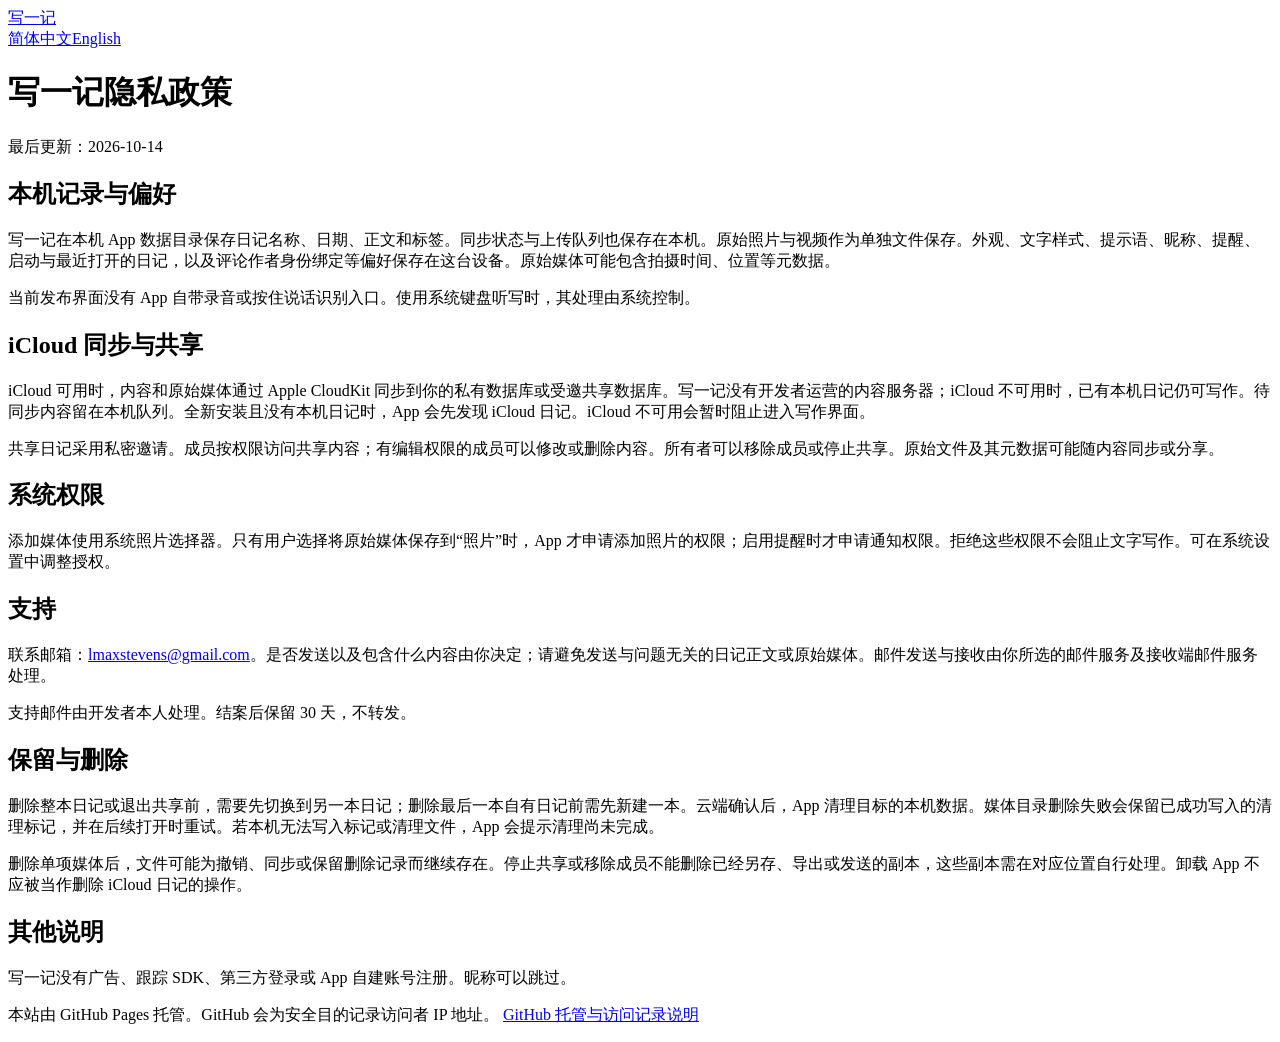
==== index.html @ d6fc6eb8 "Publish bilingual XieYiJi privacy policies" ====
<!doctype html>
<html lang="zh-Hans">
<head>
<meta charset="utf-8">
<meta name="viewport" content="width=device-width, initial-scale=1">
<title>写一记隐私政策</title>
<meta name="description" content="写一记隐私政策">
<link rel="stylesheet" href="/xieyiji-policy/assets/policy.css">
<link rel="alternate" hreflang="zh-Hans" href="/xieyiji-policy/privacy/zh-Hans/">
<link rel="alternate" hreflang="en" href="/xieyiji-policy/privacy/en/">
</head>
<body>
<header><a class="brand" href="/xieyiji-policy/">写一记</a>
<nav aria-label="语言"><a href="/xieyiji-policy/privacy/zh-Hans/" lang="zh-Hans" aria-current="page">简体中文</a><a href="/xieyiji-policy/privacy/en/" lang="en" >English</a></nav></header>
<main><h1>写一记隐私政策</h1><p class="updated">最后更新：2026-10-14</p>
<h2>本机记录与偏好</h2>
<p>写一记在本机 App 数据目录保存日记名称、日期、正文和标签。同步状态与上传队列也保存在本机。原始照片与视频作为单独文件保存。外观、文字样式、提示语、昵称、提醒、启动与最近打开的日记，以及评论作者身份绑定等偏好保存在这台设备。原始媒体可能包含拍摄时间、位置等元数据。</p>
<p>当前发布界面没有 App 自带录音或按住说话识别入口。使用系统键盘听写时，其处理由系统控制。</p>
<h2>iCloud 同步与共享</h2>
<p>iCloud 可用时，内容和原始媒体通过 Apple CloudKit 同步到你的私有数据库或受邀共享数据库。写一记没有开发者运营的内容服务器；iCloud 不可用时，已有本机日记仍可写作。待同步内容留在本机队列。全新安装且没有本机日记时，App 会先发现 iCloud 日记。iCloud 不可用会暂时阻止进入写作界面。</p>
<p>共享日记采用私密邀请。成员按权限访问共享内容；有编辑权限的成员可以修改或删除内容。所有者可以移除成员或停止共享。原始文件及其元数据可能随内容同步或分享。</p>
<h2>系统权限</h2>
<p>添加媒体使用系统照片选择器。只有用户选择将原始媒体保存到“照片”时，App 才申请添加照片的权限；启用提醒时才申请通知权限。拒绝这些权限不会阻止文字写作。可在系统设置中调整授权。</p>
<h2>支持</h2>
<p>联系邮箱：<a href="mailto:lmaxstevens@gmail.com">lmaxstevens@gmail.com</a>。是否发送以及包含什么内容由你决定；请避免发送与问题无关的日记正文或原始媒体。邮件发送与接收由你所选的邮件服务及接收端邮件服务处理。</p>
<p>支持邮件由开发者本人处理。结案后保留 30 天，不转发。</p>
<h2>保留与删除</h2>
<p>删除整本日记或退出共享前，需要先切换到另一本日记；删除最后一本自有日记前需先新建一本。云端确认后，App 清理目标的本机数据。媒体目录删除失败会保留已成功写入的清理标记，并在后续打开时重试。若本机无法写入标记或清理文件，App 会提示清理尚未完成。</p>
<p>删除单项媒体后，文件可能为撤销、同步或保留删除记录而继续存在。停止共享或移除成员不能删除已经另存、导出或发送的副本，这些副本需在对应位置自行处理。卸载 App 不应被当作删除 iCloud 日记的操作。</p>
<h2>其他说明</h2>
<p>写一记没有广告、跟踪 SDK、第三方登录或 App 自建账号注册。昵称可以跳过。</p>
</main>
<footer><p>本站由 GitHub Pages 托管。GitHub 会为安全目的记录访问者 IP 地址。 <a href="https://docs.github.com/en/pages/getting-started-with-github-pages/what-is-github-pages">GitHub 托管与访问记录说明</a></p></footer>
</body></html>
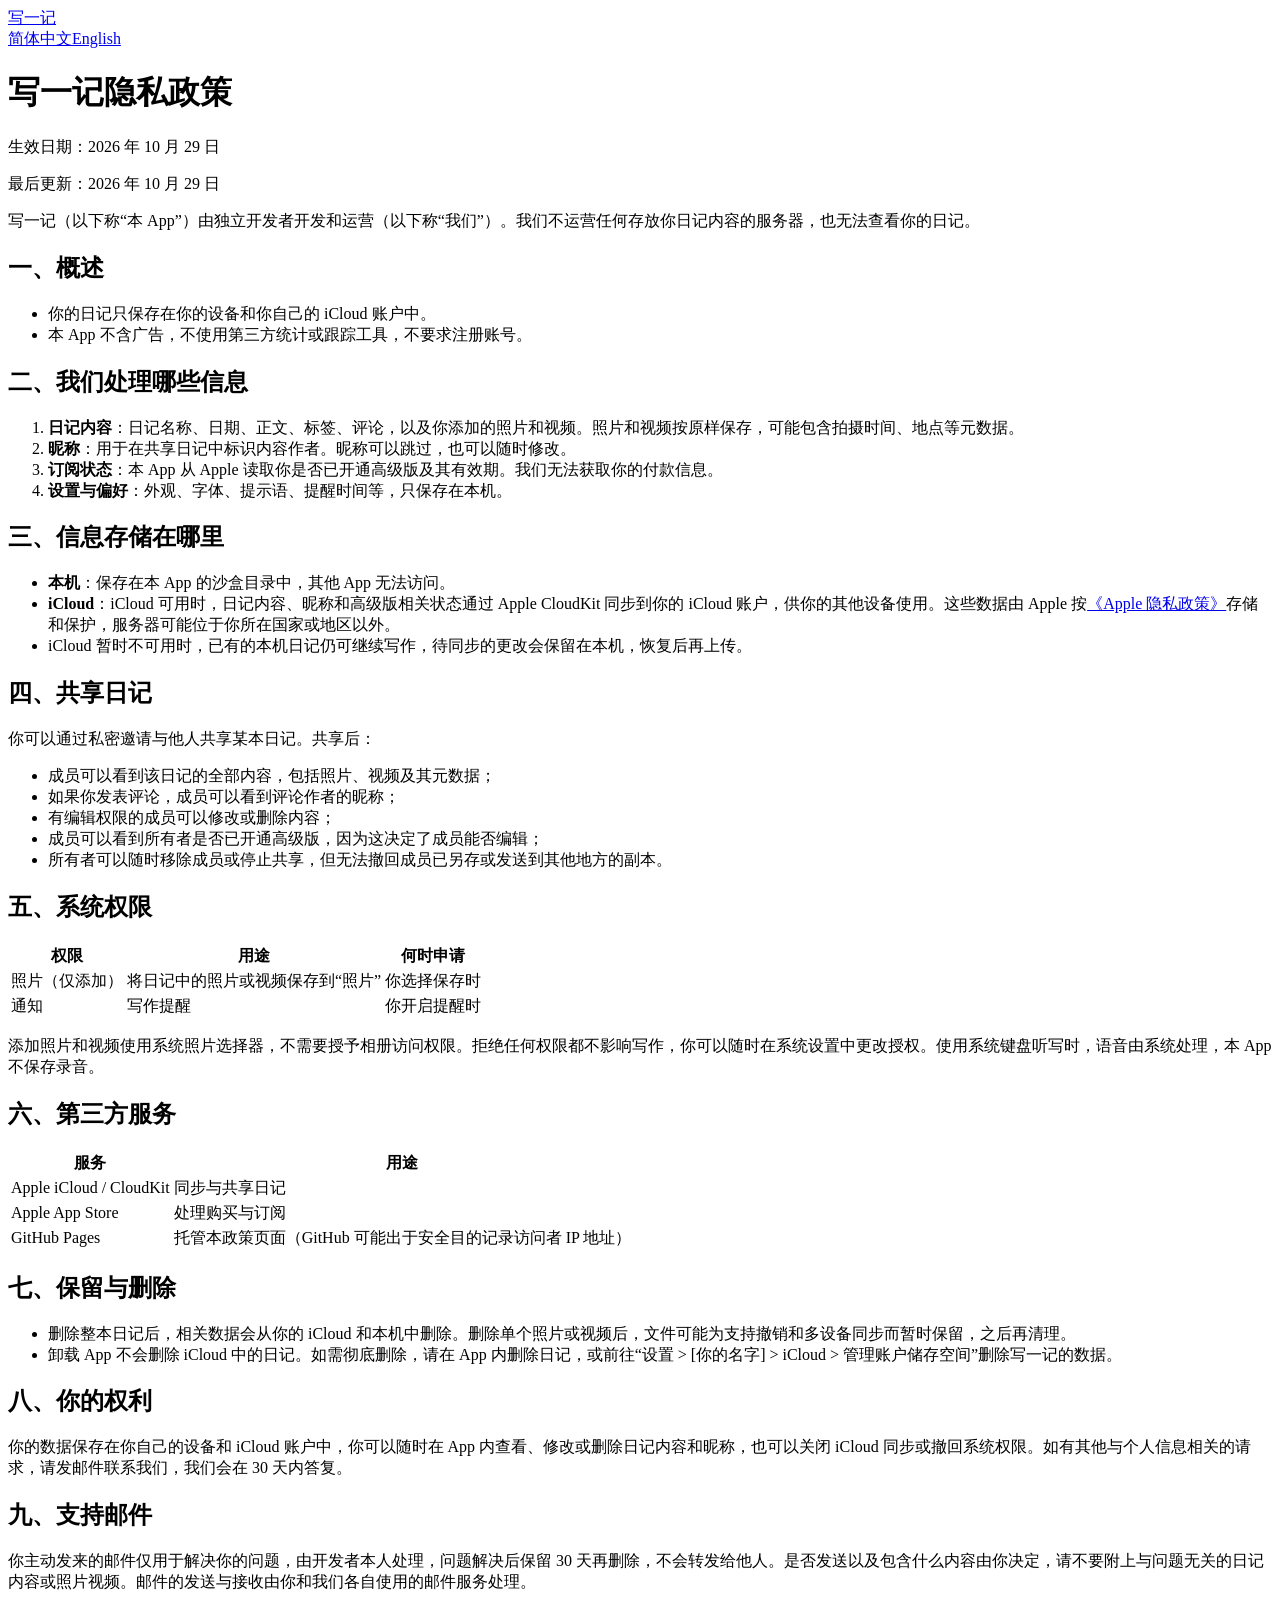
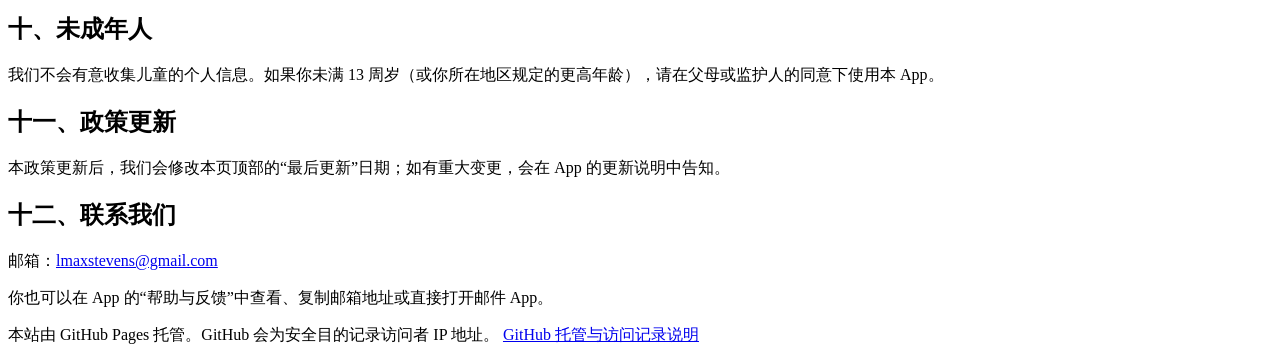
==== commit 9b30a4f5: "Publish rewritten XieYiJi privacy policies Regenerate the Chinese and English pages (and the index) " ====
--- a/index.html
+++ b/index.html
@@ -11,24 +11,36 @@
 </head>
 <body>
 <header><a class="brand" href="/xieyiji-policy/">写一记</a>
-<nav aria-label="语言"><a href="/xieyiji-policy/privacy/zh-Hans/" lang="zh-Hans" aria-current="page">简体中文</a><a href="/xieyiji-policy/privacy/en/" lang="en" >English</a></nav></header>
-<main><h1>写一记隐私政策</h1><p class="updated">最后更新：2026-10-14</p>
-<h2>本机记录与偏好</h2>
-<p>写一记在本机 App 数据目录保存日记名称、日期、正文和标签。同步状态与上传队列也保存在本机。原始照片与视频作为单独文件保存。外观、文字样式、提示语、昵称、提醒、启动与最近打开的日记，以及评论作者身份绑定等偏好保存在这台设备。原始媒体可能包含拍摄时间、位置等元数据。</p>
-<p>当前发布界面没有 App 自带录音或按住说话识别入口。使用系统键盘听写时，其处理由系统控制。</p>
-<h2>iCloud 同步与共享</h2>
-<p>iCloud 可用时，内容和原始媒体通过 Apple CloudKit 同步到你的私有数据库或受邀共享数据库。写一记没有开发者运营的内容服务器；iCloud 不可用时，已有本机日记仍可写作。待同步内容留在本机队列。全新安装且没有本机日记时，App 会先发现 iCloud 日记。iCloud 不可用会暂时阻止进入写作界面。</p>
-<p>共享日记采用私密邀请。成员按权限访问共享内容；有编辑权限的成员可以修改或删除内容。所有者可以移除成员或停止共享。原始文件及其元数据可能随内容同步或分享。</p>
-<h2>系统权限</h2>
-<p>添加媒体使用系统照片选择器。只有用户选择将原始媒体保存到“照片”时，App 才申请添加照片的权限；启用提醒时才申请通知权限。拒绝这些权限不会阻止文字写作。可在系统设置中调整授权。</p>
-<h2>支持</h2>
-<p>联系邮箱：<a href="mailto:lmaxstevens@gmail.com">lmaxstevens@gmail.com</a>。是否发送以及包含什么内容由你决定；请避免发送与问题无关的日记正文或原始媒体。邮件发送与接收由你所选的邮件服务及接收端邮件服务处理。</p>
-<p>支持邮件由开发者本人处理。结案后保留 30 天，不转发。</p>
-<h2>保留与删除</h2>
-<p>删除整本日记或退出共享前，需要先切换到另一本日记；删除最后一本自有日记前需先新建一本。云端确认后，App 清理目标的本机数据。媒体目录删除失败会保留已成功写入的清理标记，并在后续打开时重试。若本机无法写入标记或清理文件，App 会提示清理尚未完成。</p>
-<p>删除单项媒体后，文件可能为撤销、同步或保留删除记录而继续存在。停止共享或移除成员不能删除已经另存、导出或发送的副本，这些副本需在对应位置自行处理。卸载 App 不应被当作删除 iCloud 日记的操作。</p>
-<h2>其他说明</h2>
-<p>写一记没有广告、跟踪 SDK、第三方登录或 App 自建账号注册。昵称可以跳过。</p>
+<nav aria-label="语言"><a href="/xieyiji-policy/privacy/zh-Hans/" lang="zh-Hans" aria-current="page">简体中文</a><a href="/xieyiji-policy/privacy/en/" lang="en">English</a></nav></header>
+<main><h1>写一记隐私政策</h1><p class="updated">生效日期：2026 年 10 月 29 日</p><p class="updated">最后更新：2026 年 10 月 29 日</p>
+<p>写一记（以下称“本 App”）由独立开发者开发和运营（以下称“我们”）。我们不运营任何存放你日记内容的服务器，也无法查看你的日记。</p>
+<h2>一、概述</h2>
+<ul><li>你的日记只保存在你的设备和你自己的 iCloud 账户中。</li><li>本 App 不含广告，不使用第三方统计或跟踪工具，不要求注册账号。</li></ul>
+<h2>二、我们处理哪些信息</h2>
+<ol><li><strong>日记内容</strong>：日记名称、日期、正文、标签、评论，以及你添加的照片和视频。照片和视频按原样保存，可能包含拍摄时间、地点等元数据。</li><li><strong>昵称</strong>：用于在共享日记中标识内容作者。昵称可以跳过，也可以随时修改。</li><li><strong>订阅状态</strong>：本 App 从 Apple 读取你是否已开通高级版及其有效期。我们无法获取你的付款信息。</li><li><strong>设置与偏好</strong>：外观、字体、提示语、提醒时间等，只保存在本机。</li></ol>
+<h2>三、信息存储在哪里</h2>
+<ul><li><strong>本机</strong>：保存在本 App 的沙盒目录中，其他 App 无法访问。</li><li><strong>iCloud</strong>：iCloud 可用时，日记内容、昵称和高级版相关状态通过 Apple CloudKit 同步到你的 iCloud 账户，供你的其他设备使用。这些数据由 Apple 按<a href="https://www.apple.com/legal/privacy/zh-cn/">《Apple 隐私政策》</a>存储和保护，服务器可能位于你所在国家或地区以外。</li><li>iCloud 暂时不可用时，已有的本机日记仍可继续写作，待同步的更改会保留在本机，恢复后再上传。</li></ul>
+<h2>四、共享日记</h2>
+<p>你可以通过私密邀请与他人共享某本日记。共享后：</p>
+<ul><li>成员可以看到该日记的全部内容，包括照片、视频及其元数据；</li><li>如果你发表评论，成员可以看到评论作者的昵称；</li><li>有编辑权限的成员可以修改或删除内容；</li><li>成员可以看到所有者是否已开通高级版，因为这决定了成员能否编辑；</li><li>所有者可以随时移除成员或停止共享，但无法撤回成员已另存或发送到其他地方的副本。</li></ul>
+<h2>五、系统权限</h2>
+<table><thead><tr><th scope="col">权限</th><th scope="col">用途</th><th scope="col">何时申请</th></tr></thead><tbody><tr><td>照片（仅添加）</td><td>将日记中的照片或视频保存到“照片”</td><td>你选择保存时</td></tr><tr><td>通知</td><td>写作提醒</td><td>你开启提醒时</td></tr></tbody></table>
+<p>添加照片和视频使用系统照片选择器，不需要授予相册访问权限。拒绝任何权限都不影响写作，你可以随时在系统设置中更改授权。使用系统键盘听写时，语音由系统处理，本 App 不保存录音。</p>
+<h2>六、第三方服务</h2>
+<table><thead><tr><th scope="col">服务</th><th scope="col">用途</th></tr></thead><tbody><tr><td>Apple iCloud / CloudKit</td><td>同步与共享日记</td></tr><tr><td>Apple App Store</td><td>处理购买与订阅</td></tr><tr><td>GitHub Pages</td><td>托管本政策页面（GitHub 可能出于安全目的记录访问者 IP 地址）</td></tr></tbody></table>
+<h2>七、保留与删除</h2>
+<ul><li>删除整本日记后，相关数据会从你的 iCloud 和本机中删除。删除单个照片或视频后，文件可能为支持撤销和多设备同步而暂时保留，之后再清理。</li><li>卸载 App 不会删除 iCloud 中的日记。如需彻底删除，请在 App 内删除日记，或前往“设置 &gt; [你的名字] &gt; iCloud &gt; 管理账户储存空间”删除写一记的数据。</li></ul>
+<h2>八、你的权利</h2>
+<p>你的数据保存在你自己的设备和 iCloud 账户中，你可以随时在 App 内查看、修改或删除日记内容和昵称，也可以关闭 iCloud 同步或撤回系统权限。如有其他与个人信息相关的请求，请发邮件联系我们，我们会在 30 天内答复。</p>
+<h2>九、支持邮件</h2>
+<p>你主动发来的邮件仅用于解决你的问题，由开发者本人处理，问题解决后保留 30 天再删除，不会转发给他人。是否发送以及包含什么内容由你决定，请不要附上与问题无关的日记内容或照片视频。邮件的发送与接收由你和我们各自使用的邮件服务处理。</p>
+<h2>十、未成年人</h2>
+<p>我们不会有意收集儿童的个人信息。如果你未满 13 周岁（或你所在地区规定的更高年龄），请在父母或监护人的同意下使用本 App。</p>
+<h2>十一、政策更新</h2>
+<p>本政策更新后，我们会修改本页顶部的“最后更新”日期；如有重大变更，会在 App 的更新说明中告知。</p>
+<h2>十二、联系我们</h2>
+<p>邮箱：<a href="mailto:lmaxstevens@gmail.com">lmaxstevens@gmail.com</a></p>
+<p>你也可以在 App 的“帮助与反馈”中查看、复制邮箱地址或直接打开邮件 App。</p>
 </main>
 <footer><p>本站由 GitHub Pages 托管。GitHub 会为安全目的记录访问者 IP 地址。 <a href="https://docs.github.com/en/pages/getting-started-with-github-pages/what-is-github-pages">GitHub 托管与访问记录说明</a></p></footer>
 </body></html>
